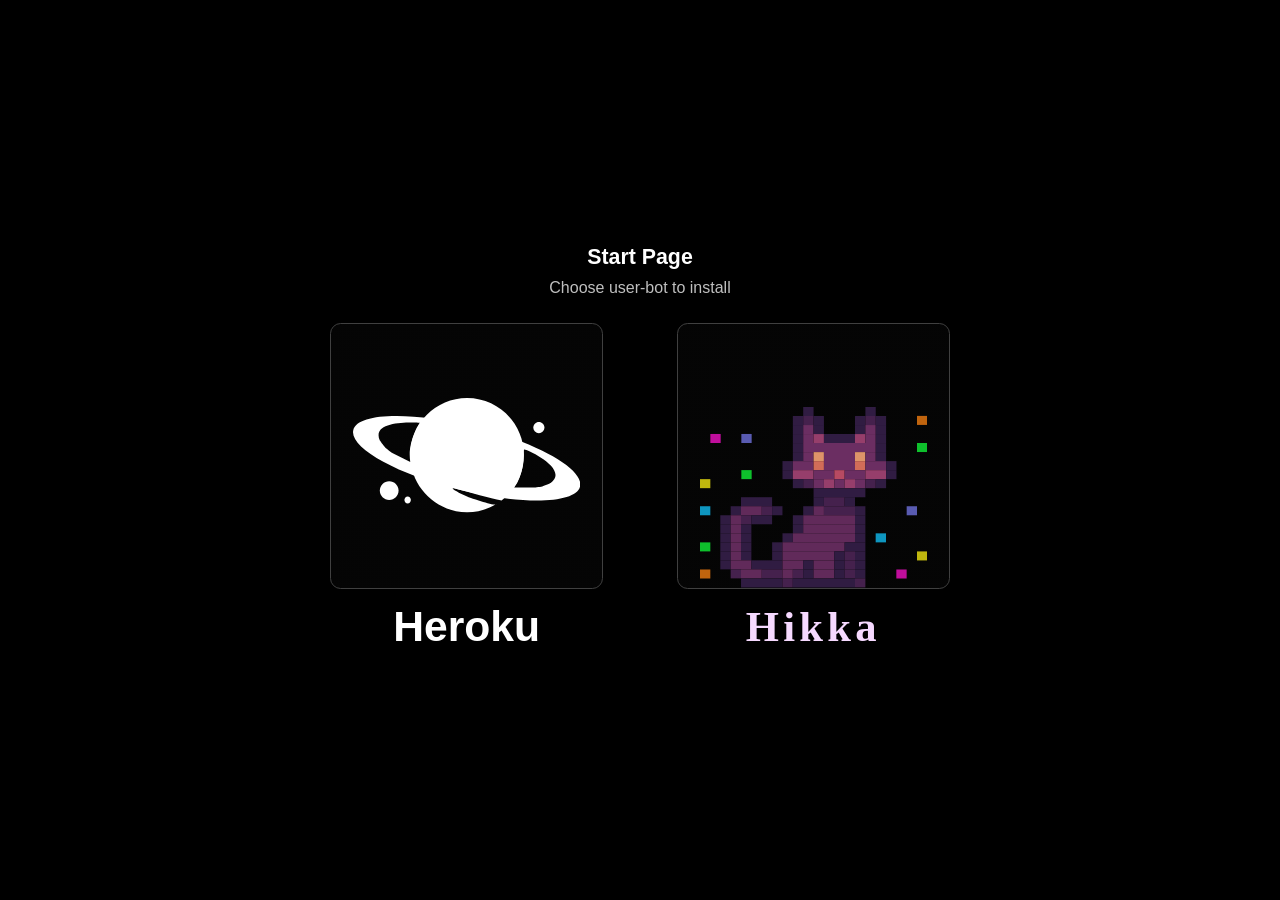
==== index.html @ ffa6e7d4 "empty functional page" ====
<!DOCTYPE html>
<html lang="en">
<head>
    <meta charset="UTF-8">
    <meta name="viewport" content="width=device-width, initial-scale=1.0">
    <link rel="stylesheet" href="styles.css">
    <title>Start-Page</title>
</head>
<body>
    <header>
        <h1 class="installation-title">Start Page</h1>
        <p class="subtitle">Choose user-bot to install</p>
    </header>
    <nav>
        <div class="box-wrapper">
        <div class="heroku">
                <svg class="heroku-logo" width="388" height="195" viewBox="0 0 388 195" fill="none" xmlns="http://www.w3.org/2000/svg">
                    <path fill-rule="evenodd" clip-rule="evenodd"
                        d="M387.511 151.21C379.974 180.695 287.226 182.969 180.353 156.29C73.4797 129.61 -7.04827 84.0792 0.488738 54.5939C8.02575 25.1085 100.774 22.8341 207.647 49.5138C314.52 76.1935 395.048 121.724 387.511 151.21ZM292.007 87.9856C291.41 88.4869 291.351 91.1218 291.26 95.2314C290.992 107.302 290.442 132.096 275.124 152.92H307.75C307.75 152.92 318.966 151.933 323.044 150.946C327.122 149.959 337.378 145.23 337.378 145.23C370.515 121.049 294.359 86.0116 292.007 87.9856ZM114.175 42.1648C112.048 43.747 92.0601 78.0066 97.8512 109.233L67.0406 93.7481C67.0406 93.7481 57.9209 87.2218 54.9303 84.3092C51.9396 81.3966 45.5841 72.1424 45.5841 72.1424C31.6164 39.2022 95.7448 41.5327 111.098 42.0907C112.712 42.1493 113.787 42.1884 114.175 42.1648Z"
                        fill="white" />
                    <path
                        d="M97.751 97.5C97.751 151.348 141.179 195 194.751 195C213.081 195 229.129 190.381 243.751 181.5L244.95 180.945C244.527 181.163 244.125 181.35 243.751 181.5C239.843 183.063 226.468 178.823 214.365 174.986L214.364 174.986C210.982 173.914 207.7 172.873 204.752 172C191.251 168 156.578 150.164 175.751 155C199.594 161.014 233.919 171.421 253.609 175.006C276.795 157.19 291.751 129.101 291.751 97.5C291.751 43.6522 248.323 0 194.751 0C141.179 0 97.751 43.6522 97.751 97.5Z"
                        fill="white" />
                    <path
                        d="M77.751 158C77.751 166.837 70.5875 174 61.751 174C52.9144 174 45.751 166.837 45.751 158C45.751 149.163 52.9144 142 61.751 142C70.5875 142 77.751 149.163 77.751 158Z"
                        fill="white" />
                    <path
                        d="M98.751 174C98.751 177.314 96.2885 180 93.251 180C90.2134 180 87.751 177.314 87.751 174C87.751 170.686 90.2134 168 93.251 168C96.2885 168 98.751 170.686 98.751 174Z"
                        fill="white" />
                    <path
                        d="M326.751 50.5C326.751 55.7467 322.498 60 317.251 60C312.004 60 307.751 55.7467 307.751 50.5C307.751 45.2533 312.004 41 317.251 41C322.498 41 326.751 45.2533 326.751 50.5Z"
                        fill="white" />
                </svg>
            </div>
            <h2 class="heroku-title">Heroku</h2>
                </div>
            <div class="box-wrapper">
            <div class="hikka">
                <svg class="hikka-logo" width="344" height="273" viewBox="0 0 344 273" fill="none" xmlns="http://www.w3.org/2000/svg">
                    <path d="M344 13.4664H328.364V27.1368H344V13.4664Z" fill="#C0640E" />
                    <path d="M31.2727 40.8072H15.6364V54.4776H31.2727V40.8072Z" fill="#C00E9C" />
                    <path d="M78.1818 40.8072H62.5455V54.4776H78.1818V40.8072Z" fill="#595BB1" />
                    <path d="M344 54.4776H328.364V68.148H344V54.4776Z" fill="#0EC02C" />
                    <path d="M78.1818 95.4888H62.5455V109.159H78.1818V95.4888Z" fill="#0EC02C" />
                    <path d="M15.6364 109.159H0V122.83H15.6364V109.159Z" fill="#C0B70E" />
                    <path d="M15.6364 150.17H0V163.841H15.6364V150.17Z" fill="#0E96C0" />
                    <path d="M328.364 150.17H312.727V163.841H328.364V150.17Z" fill="#595BB1" />
                    <path d="M281.455 191.182H265.818V204.852H281.455V191.182Z" fill="#0E96C0" />
                    <path d="M15.6364 204.852H0V218.522H15.6364V204.852Z" fill="#0EC02C" />
                    <path d="M344 218.522H328.364V232.193H344V218.522Z" fill="#C0B70E" />
                    <path d="M15.6364 245.863H0V259.534H15.6364V245.863Z" fill="#C0640E" />
                    <path d="M312.727 245.863H297.091V259.534H312.727V245.863Z" fill="#C00E9C" />
                    <path d="M171.855 0H156.173V13.65H171.855V0Z" fill="#301C42" />
                    <path d="M265.95 0H250.267V13.65H265.95V0Z" fill="#301C42" />
                    <path d="M156.173 13.65H140.491V27.3H156.173V13.65Z" fill="#301C42" />
                    <path d="M171.855 13.65H156.173V27.3H171.855V13.65Z" fill="#45214D" />
                    <path d="M187.538 13.65H171.855V27.3H187.538V13.65Z" fill="#301C42" />
                    <path d="M250.267 13.65H234.585V27.3H250.267V13.65Z" fill="#301C42" />
                    <path d="M265.95 13.65H250.267V27.3H265.95V13.65Z" fill="#45214D" />
                    <path d="M281.632 13.65H265.95V27.3H281.632V13.65Z" fill="#301C42" />
                    <path d="M156.173 27.3H140.491V40.95H156.173V27.3Z" fill="#301C42" />
                    <path d="M171.855 27.3H156.173V40.95H171.855V27.3Z" fill="#6B2E62" />
                    <path d="M187.538 27.3H171.855V40.95H187.538V27.3Z" fill="#301C42" />
                    <path d="M250.267 27.3H234.585V40.95H250.267V27.3Z" fill="#301C42" />
                    <path d="M265.95 27.3H250.267V40.95H265.95V27.3Z" fill="#6B2E62" />
                    <path d="M281.632 27.3H265.95V40.95H281.632V27.3Z" fill="#301C42" />
                    <path d="M156.173 40.95H140.491V54.6H156.173V40.95Z" fill="#301C42" />
                    <path d="M171.855 40.95H156.173V54.6H171.855V40.95Z" fill="#6B2E62" />
                    <path d="M187.538 40.95H171.855V54.6H187.538V40.95Z" fill="#963E6B" />
                    <path d="M234.585 40.95H187.538V54.6H234.585V40.95Z" fill="#301C42" />
                    <path d="M250.267 40.95H234.585V54.6H250.267V40.95Z" fill="#963E6B" />
                    <path d="M265.95 40.95H250.267V54.6H265.95V40.95Z" fill="#6B2E62" />
                    <path d="M281.632 40.95H265.95V54.6H281.632V40.95Z" fill="#301C42" />
                    <path d="M156.173 54.6H140.491V68.25H156.173V54.6Z" fill="#301C42" />
                    <path d="M265.95 54.6H156.173V68.25H265.95V54.6Z" fill="#6B2E62" />
                    <path d="M281.632 54.6H265.95V68.25H281.632V54.6Z" fill="#301C42" />
                    <path d="M156.173 68.25H140.491V81.9H156.173V68.25Z" fill="#301C42" />
                    <path d="M171.855 68.25H156.173V81.9H171.855V68.25Z" fill="#6B2E62" />
                    <path d="M187.538 68.25H171.855V81.9H187.538V68.25Z" fill="#DE9469" />
                    <path d="M234.585 68.25H187.538V81.9H234.585V68.25Z" fill="#6B2E62" />
                    <path d="M250.267 68.25H234.585V81.9H250.267V68.25Z" fill="#DE9469" />
                    <path d="M265.95 68.25H250.267V81.9H265.95V68.25Z" fill="#6B2E62" />
                    <path d="M281.632 68.25H265.95V81.9H281.632V68.25Z" fill="#301C42" />
                    <path d="M140.491 81.9H124.808V95.55H140.491V81.9Z" fill="#301C42" />
                    <path d="M171.855 81.9H140.491V95.55H171.855V81.9Z" fill="#6B2E62" />
                    <path d="M187.538 81.9H171.855V95.55H187.538V81.9Z" fill="#D26C58" />
                    <path d="M234.585 81.9H187.538V95.55H234.585V81.9Z" fill="#6B2E62" />
                    <path d="M250.267 81.9H234.585V95.55H250.267V81.9Z" fill="#D26C58" />
                    <path d="M281.632 81.9H250.267V95.55H281.632V81.9Z" fill="#6B2E62" />
                    <path d="M297.314 81.9H281.632V95.55H297.314V81.9Z" fill="#301C42" />
                    <path d="M140.491 95.55H124.808V109.2H140.491V95.55Z" fill="#301C42" />
                    <path d="M171.855 95.55H140.491V109.2H171.855V95.55Z" fill="#963E6B" />
                    <path d="M203.22 95.55H171.855V109.2H203.22V95.55Z" fill="#6B2E62" />
                    <path d="M218.903 95.55H203.22V109.2H218.903V95.55Z" fill="#B74A62" />
                    <path d="M250.267 95.55H218.903V109.2H250.267V95.55Z" fill="#6B2E62" />
                    <path d="M281.632 95.55H250.267V109.2H281.632V95.55Z" fill="#963E6B" />
                    <path d="M297.314 95.55H281.632V109.2H297.314V95.55Z" fill="#301C42" />
                    <path d="M156.173 109.2H140.491V122.85H156.173V109.2Z" fill="#301C42" />
                    <path d="M171.855 109.2H156.173V122.85H171.855V109.2Z" fill="#45214D" />
                    <path d="M187.538 109.2H171.855V122.85H187.538V109.2Z" fill="#6B2E62" />
                    <path d="M203.22 109.2H187.538V122.85H203.22V109.2Z" fill="#963E6B" />
                    <path d="M218.903 109.2H203.22V122.85H218.903V109.2Z" fill="#6B2E62" />
                    <path d="M234.585 109.2H218.903V122.85H234.585V109.2Z" fill="#963E6B" />
                    <path d="M250.267 109.2H234.585V122.85H250.267V109.2Z" fill="#6B2E62" />
                    <path d="M265.95 109.2H250.267V122.85H265.95V109.2Z" fill="#45214D" />
                    <path d="M281.632 109.2H265.95V122.85H281.632V109.2Z" fill="#301C42" />
                    <path d="M250.267 122.85H171.855V136.5H250.267V122.85Z" fill="#301C42" />
                    <path d="M109.126 136.5H62.079V150.15H109.126V136.5Z" fill="#301C42" />
                    <path d="M187.538 136.5H171.855V150.15H187.538V136.5Z" fill="#301C42" />
                    <path d="M218.903 136.5H187.538V150.15H218.903V136.5Z" fill="#45214D" />
                    <path d="M234.585 136.5H218.903V150.15H234.585V136.5Z" fill="#301C42" />
                    <path d="M62.079 150.15H46.3966V163.8H62.079V150.15Z" fill="#301C42" />
                    <path d="M93.4437 150.15H62.079V163.8H93.4437V150.15Z" fill="#612A5A" />
                    <path d="M109.126 150.15H93.4437V163.8H109.126V150.15Z" fill="#45214D" />
                    <path d="M124.808 150.15H109.126V163.8H124.808V150.15Z" fill="#301C42" />
                    <path d="M171.855 150.15H156.173V163.8H171.855V150.15Z" fill="#301C42" />
                    <path d="M187.538 150.15H171.855V163.8H187.538V150.15Z" fill="#612A5A" />
                    <path d="M234.585 150.15H187.538V163.8H234.585V150.15Z" fill="#45214D" />
                    <path d="M250.267 150.15H234.585V163.8H250.267V150.15Z" fill="#301C42" />
                    <path d="M46.3966 163.8H30.7143V177.45H46.3966V163.8Z" fill="#301C42" />
                    <path d="M62.079 163.8H46.3966V177.45H62.079V163.8Z" fill="#612A5A" />
                    <path d="M77.7613 163.8H62.079V177.45H77.7613V163.8Z" fill="#45214D" />
                    <path d="M109.126 163.8H77.7613V177.45H109.126V163.8Z" fill="#301C42" />
                    <path d="M156.173 163.8H140.491V177.45H156.173V163.8Z" fill="#301C42" />
                    <path d="M234.585 163.8H156.173V177.45H234.585V163.8Z" fill="#612A5A" />
                    <path d="M250.267 163.8H234.585V177.45H250.267V163.8Z" fill="#301C42" />
                    <path d="M46.3966 177.45H30.7143V191.1H46.3966V177.45Z" fill="#301C42" />
                    <path d="M62.079 177.45H46.3966V191.1H62.079V177.45Z" fill="#612A5A" />
                    <path d="M77.7613 177.45H62.079V191.1H77.7613V177.45Z" fill="#301C42" />
                    <path d="M156.173 177.45H140.491V191.1H156.173V177.45Z" fill="#301C42" />
                    <path d="M234.585 177.45H156.173V191.1H234.585V177.45Z" fill="#612A5A" />
                    <path d="M250.267 177.45H234.585V191.1H250.267V177.45Z" fill="#301C42" />
                    <path d="M46.3966 191.1H30.7143V204.75H46.3966V191.1Z" fill="#301C42" />
                    <path d="M62.079 191.1H46.3966V204.75H62.079V191.1Z" fill="#612A5A" />
                    <path d="M77.7613 191.1H62.079V204.75H77.7613V191.1Z" fill="#301C42" />
                    <path d="M140.491 191.1H124.808V204.75H140.491V191.1Z" fill="#301C42" />
                    <path d="M234.585 191.1H140.491V204.75H234.585V191.1Z" fill="#612A5A" />
                    <path d="M250.267 191.1H234.585V204.75H250.267V191.1Z" fill="#301C42" />
                    <path d="M46.3966 204.75H30.7143V218.4H46.3966V204.75Z" fill="#301C42" />
                    <path d="M62.079 204.75H46.3966V218.4H62.079V204.75Z" fill="#612A5A" />
                    <path d="M77.7613 204.75H62.079V218.4H77.7613V204.75Z" fill="#301C42" />
                    <path d="M124.808 204.75H109.126V218.4H124.808V204.75Z" fill="#301C42" />
                    <path d="M218.903 204.75H124.808V218.4H218.903V204.75Z" fill="#612A5A" />
                    <path d="M250.267 204.75H218.903V218.4H250.267V204.75Z" fill="#301C42" />
                    <path d="M46.3966 218.4H30.7143V232.05H46.3966V218.4Z" fill="#301C42" />
                    <path d="M62.079 218.4H46.3966V232.05H62.079V218.4Z" fill="#612A5A" />
                    <path d="M77.7613 218.4H62.079V232.05H77.7613V218.4Z" fill="#301C42" />
                    <path d="M124.808 218.4H109.126V232.05H124.808V218.4Z" fill="#301C42" />
                    <path d="M203.22 218.4H124.808V232.05H203.22V218.4Z" fill="#612A5A" />
                    <path d="M218.903 218.4H203.22V232.05H218.903V218.4Z" fill="#301C42" />
                    <path d="M234.585 218.4H218.903V232.05H234.585V218.4Z" fill="#45214D" />
                    <path d="M250.267 218.4H234.585V232.05H250.267V218.4Z" fill="#301C42" />
                    <path d="M46.3966 232.05H30.7143V245.7H46.3966V232.05Z" fill="#301C42" />
                    <path d="M77.7613 232.05H46.3966V245.7H77.7613V232.05Z" fill="#612A5A" />
                    <path d="M124.808 232.05H77.7613V245.7H124.808V232.05Z" fill="#301C42" />
                    <path d="M156.173 232.05H124.808V245.7H156.173V232.05Z" fill="#612A5A" />
                    <path d="M171.855 232.05H156.173V245.7H171.855V232.05Z" fill="#301C42" />
                    <path d="M203.22 232.05H171.855V245.7H203.22V232.05Z" fill="#612A5A" />
                    <path d="M218.903 232.05H203.22V245.7H218.903V232.05Z" fill="#301C42" />
                    <path d="M234.585 232.05H218.903V245.7H234.585V232.05Z" fill="#45214D" />
                    <path d="M250.267 232.05H234.585V245.7H250.267V232.05Z" fill="#301C42" />
                    <path d="M62.079 245.7H46.3966V259.35H62.079V245.7Z" fill="#45214D" />
                    <path d="M93.4437 245.7H62.079V259.35H93.4437V245.7Z" fill="#612A5A" />
                    <path d="M124.808 245.7H93.4437V259.35H124.808V245.7Z" fill="#45214D" />
                    <path d="M140.491 245.7H124.808V259.35H140.491V245.7Z" fill="#612A5A" />
                    <path d="M156.173 245.7H140.491V259.35H156.173V245.7Z" fill="#45214D" />
                    <path d="M171.855 245.7H156.173V259.35H171.855V245.7Z" fill="#301C42" />
                    <path d="M203.22 245.7H171.855V259.35H203.22V245.7Z" fill="#612A5A" />
                    <path d="M218.903 245.7H203.22V259.35H218.903V245.7Z" fill="#301C42" />
                    <path d="M234.585 245.7H218.903V259.35H234.585V245.7Z" fill="#45214D" />
                    <path d="M250.267 245.7H234.585V259.35H250.267V245.7Z" fill="#301C42" />
                    <path d="M124.808 259.35H62.079V273H124.808V259.35Z" fill="#301C42" />
                    <path d="M140.491 259.35H124.808V273H140.491V259.35Z" fill="#45214D" />
                    <path d="M234.585 259.35H140.491V273H234.585V259.35Z" fill="#301C42" />
                    <path d="M250.267 259.35H234.585V273H250.267V259.35Z" fill="#45214D" />
                </svg>
            </div>
            <h2 class="hikka-title">Hikka</h2>
            </div>
    </nav>
</body>
<script src="javascript.js"></script>
</html>
---- styles.css ----
* {
    margin: 0;
    padding: 0;
    box-sizing: border-box;
}

body {
    background: #000000;
    min-height: 100vh;
    font-family: Arial, sans-serif;
    color: #ffffff;
    display: flex;
    flex-direction: column;
    align-items: center;
    justify-content: center;
    gap: 2vw;
}

header {
    display: flex;
    flex-direction: column;
    align-items: center;
    gap: 0.5vw;
}

nav {
    display: flex;
    flex-direction: row;
    align-items: flex-start;
    gap: 5.729vw;
}

.box-wrapper {
    display: flex;
    flex-direction: column;
    align-items: center;
    gap: 0.833vw;
    transition: transform 300ms ease;
}

.box-wrapper:hover {
    transform: translateY(-0.833vw);
}

.installation-title {
    font-family: 'Inter', sans-serif;
    font-weight: 700;
    font-size: 1.667vw;
    line-height: 2.031vw;
    color: #FFFFFF;
    text-align: center;
}

.subtitle {
    font-family: 'Inter', sans-serif;
    font-weight: 500;
    font-size: 1.25vw;
    line-height: 1.51vw;
    color: #BFBFBF;
    text-align: center;
}

.heroku {
    box-sizing: border-box;
    display: flex;
    flex-direction: column;
    justify-content: center;
    align-items: center;
    padding: 1.719vw;
    width: 21.354vw;
    height: 20.78vw;
    background: linear-gradient(226.56deg, rgba(13, 13, 13, 0.36) 0%, rgba(13, 13, 13, 0.36) 100%);
    border: 1px solid #404040;
    border-radius: 0.833vw;
}

.heroku:hover {
    background: linear-gradient(226.56deg, rgba(124, 124, 124, 0.36) 0%, rgba(13, 13, 13, 0.36) 100%);
}

.heroku-logo {
    width: 100%;
    height: auto;
    max-height: 100%;
}

.heroku-title {
    font-family: 'BABAPRO FONT', sans-serif;
    font-weight: 700;
    font-size: 3.333vw;
    line-height: 1.3;
    text-align: center;
    color: #FFFFFF;
}

.hikka {
    box-sizing: border-box;
    display: flex;
    flex-direction: column;
    justify-content: flex-end;
    align-items: center;
    padding: 0 1.719vw;
    width: 21.354vw;
    height: 20.78vw;
    background: linear-gradient(226.56deg, rgba(13, 13, 13, 0.36) 0%, rgba(13, 13, 13, 0.36) 100%);
    border: 1px solid #404040;
    border-radius: 0.833vw;
}

.hikka:hover {
    background: linear-gradient(226.56deg, rgba(97, 42, 90, 0.6) 0%, rgba(13, 13, 13, 0.36) 100%);
}

.hikka-logo {
    width: 100%;
    height: auto;
    max-height: 100%;
}

.hikka-title {
    font-family: 'Pixelify Sans Regular', "Monocraft";
    font-weight: 700;
    font-size: 3.333vw;
    line-height: 1.3;
    text-align: center;
    letter-spacing: 0.1em;
    color: #F6D9FF;
}
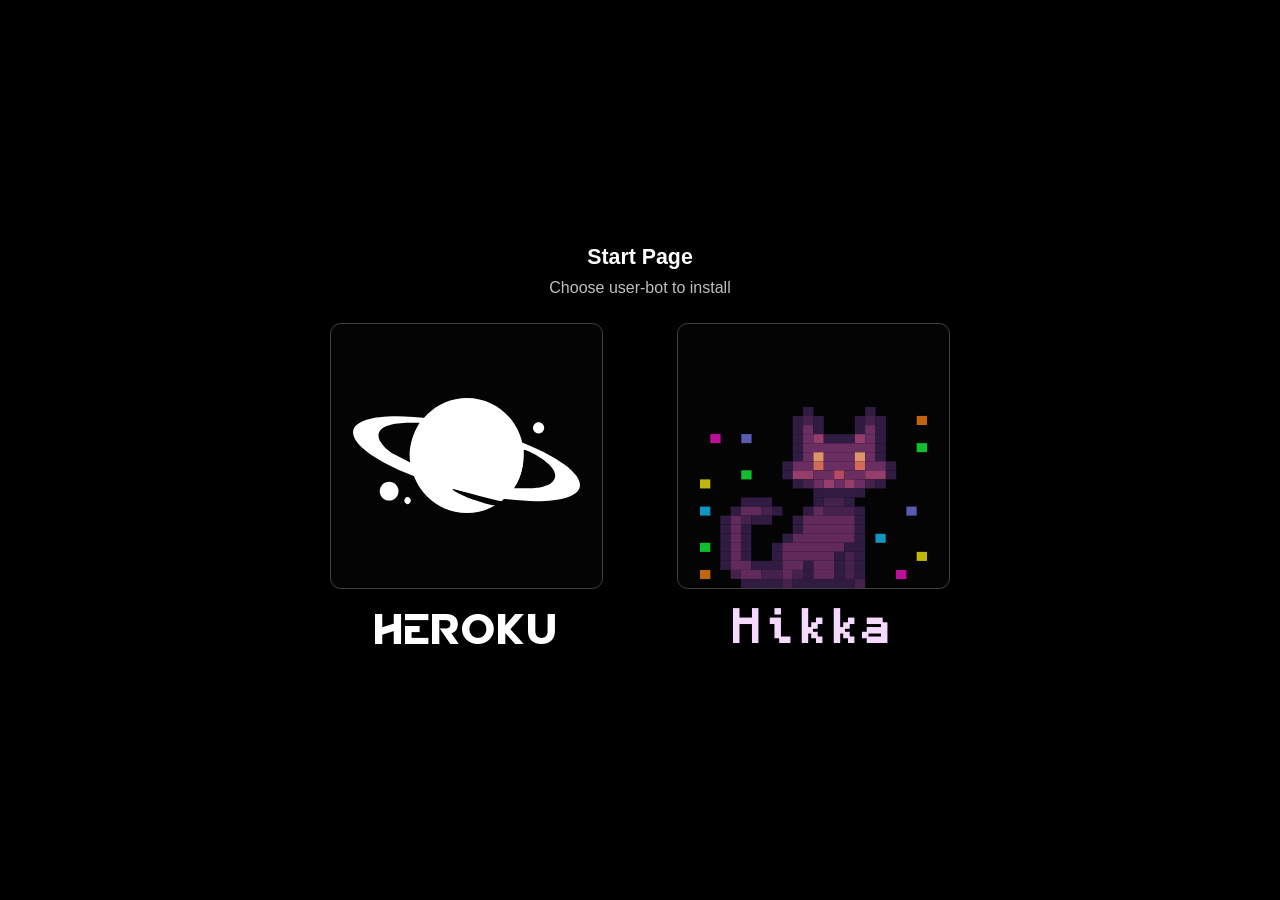
==== commit b04ab616: "Refactoring я ненавижу авто-дополнения от копилота,но я буду пользоваться потому что лень.fixed bug " ====
--- a/index.html
+++ b/index.html
@@ -14,166 +14,13 @@
     <nav>
         <div class="box-wrapper">
         <div class="heroku">
-                <svg class="heroku-logo" width="388" height="195" viewBox="0 0 388 195" fill="none" xmlns="http://www.w3.org/2000/svg">
-                    <path fill-rule="evenodd" clip-rule="evenodd"
-                        d="M387.511 151.21C379.974 180.695 287.226 182.969 180.353 156.29C73.4797 129.61 -7.04827 84.0792 0.488738 54.5939C8.02575 25.1085 100.774 22.8341 207.647 49.5138C314.52 76.1935 395.048 121.724 387.511 151.21ZM292.007 87.9856C291.41 88.4869 291.351 91.1218 291.26 95.2314C290.992 107.302 290.442 132.096 275.124 152.92H307.75C307.75 152.92 318.966 151.933 323.044 150.946C327.122 149.959 337.378 145.23 337.378 145.23C370.515 121.049 294.359 86.0116 292.007 87.9856ZM114.175 42.1648C112.048 43.747 92.0601 78.0066 97.8512 109.233L67.0406 93.7481C67.0406 93.7481 57.9209 87.2218 54.9303 84.3092C51.9396 81.3966 45.5841 72.1424 45.5841 72.1424C31.6164 39.2022 95.7448 41.5327 111.098 42.0907C112.712 42.1493 113.787 42.1884 114.175 42.1648Z"
-                        fill="white" />
-                    <path
-                        d="M97.751 97.5C97.751 151.348 141.179 195 194.751 195C213.081 195 229.129 190.381 243.751 181.5L244.95 180.945C244.527 181.163 244.125 181.35 243.751 181.5C239.843 183.063 226.468 178.823 214.365 174.986L214.364 174.986C210.982 173.914 207.7 172.873 204.752 172C191.251 168 156.578 150.164 175.751 155C199.594 161.014 233.919 171.421 253.609 175.006C276.795 157.19 291.751 129.101 291.751 97.5C291.751 43.6522 248.323 0 194.751 0C141.179 0 97.751 43.6522 97.751 97.5Z"
-                        fill="white" />
-                    <path
-                        d="M77.751 158C77.751 166.837 70.5875 174 61.751 174C52.9144 174 45.751 166.837 45.751 158C45.751 149.163 52.9144 142 61.751 142C70.5875 142 77.751 149.163 77.751 158Z"
-                        fill="white" />
-                    <path
-                        d="M98.751 174C98.751 177.314 96.2885 180 93.251 180C90.2134 180 87.751 177.314 87.751 174C87.751 170.686 90.2134 168 93.251 168C96.2885 168 98.751 170.686 98.751 174Z"
-                        fill="white" />
-                    <path
-                        d="M326.751 50.5C326.751 55.7467 322.498 60 317.251 60C312.004 60 307.751 55.7467 307.751 50.5C307.751 45.2533 312.004 41 317.251 41C322.498 41 326.751 45.2533 326.751 50.5Z"
-                        fill="white" />
-                </svg>
+                <img class="heroku-logo" src="../Assets/svg/heroku-logo.svg" alt="heroku-logo">
             </div>
             <h2 class="heroku-title">Heroku</h2>
                 </div>
             <div class="box-wrapper">
             <div class="hikka">
-                <svg class="hikka-logo" width="344" height="273" viewBox="0 0 344 273" fill="none" xmlns="http://www.w3.org/2000/svg">
-                    <path d="M344 13.4664H328.364V27.1368H344V13.4664Z" fill="#C0640E" />
-                    <path d="M31.2727 40.8072H15.6364V54.4776H31.2727V40.8072Z" fill="#C00E9C" />
-                    <path d="M78.1818 40.8072H62.5455V54.4776H78.1818V40.8072Z" fill="#595BB1" />
-                    <path d="M344 54.4776H328.364V68.148H344V54.4776Z" fill="#0EC02C" />
-                    <path d="M78.1818 95.4888H62.5455V109.159H78.1818V95.4888Z" fill="#0EC02C" />
-                    <path d="M15.6364 109.159H0V122.83H15.6364V109.159Z" fill="#C0B70E" />
-                    <path d="M15.6364 150.17H0V163.841H15.6364V150.17Z" fill="#0E96C0" />
-                    <path d="M328.364 150.17H312.727V163.841H328.364V150.17Z" fill="#595BB1" />
-                    <path d="M281.455 191.182H265.818V204.852H281.455V191.182Z" fill="#0E96C0" />
-                    <path d="M15.6364 204.852H0V218.522H15.6364V204.852Z" fill="#0EC02C" />
-                    <path d="M344 218.522H328.364V232.193H344V218.522Z" fill="#C0B70E" />
-                    <path d="M15.6364 245.863H0V259.534H15.6364V245.863Z" fill="#C0640E" />
-                    <path d="M312.727 245.863H297.091V259.534H312.727V245.863Z" fill="#C00E9C" />
-                    <path d="M171.855 0H156.173V13.65H171.855V0Z" fill="#301C42" />
-                    <path d="M265.95 0H250.267V13.65H265.95V0Z" fill="#301C42" />
-                    <path d="M156.173 13.65H140.491V27.3H156.173V13.65Z" fill="#301C42" />
-                    <path d="M171.855 13.65H156.173V27.3H171.855V13.65Z" fill="#45214D" />
-                    <path d="M187.538 13.65H171.855V27.3H187.538V13.65Z" fill="#301C42" />
-                    <path d="M250.267 13.65H234.585V27.3H250.267V13.65Z" fill="#301C42" />
-                    <path d="M265.95 13.65H250.267V27.3H265.95V13.65Z" fill="#45214D" />
-                    <path d="M281.632 13.65H265.95V27.3H281.632V13.65Z" fill="#301C42" />
-                    <path d="M156.173 27.3H140.491V40.95H156.173V27.3Z" fill="#301C42" />
-                    <path d="M171.855 27.3H156.173V40.95H171.855V27.3Z" fill="#6B2E62" />
-                    <path d="M187.538 27.3H171.855V40.95H187.538V27.3Z" fill="#301C42" />
-                    <path d="M250.267 27.3H234.585V40.95H250.267V27.3Z" fill="#301C42" />
-                    <path d="M265.95 27.3H250.267V40.95H265.95V27.3Z" fill="#6B2E62" />
-                    <path d="M281.632 27.3H265.95V40.95H281.632V27.3Z" fill="#301C42" />
-                    <path d="M156.173 40.95H140.491V54.6H156.173V40.95Z" fill="#301C42" />
-                    <path d="M171.855 40.95H156.173V54.6H171.855V40.95Z" fill="#6B2E62" />
-                    <path d="M187.538 40.95H171.855V54.6H187.538V40.95Z" fill="#963E6B" />
-                    <path d="M234.585 40.95H187.538V54.6H234.585V40.95Z" fill="#301C42" />
-                    <path d="M250.267 40.95H234.585V54.6H250.267V40.95Z" fill="#963E6B" />
-                    <path d="M265.95 40.95H250.267V54.6H265.95V40.95Z" fill="#6B2E62" />
-                    <path d="M281.632 40.95H265.95V54.6H281.632V40.95Z" fill="#301C42" />
-                    <path d="M156.173 54.6H140.491V68.25H156.173V54.6Z" fill="#301C42" />
-                    <path d="M265.95 54.6H156.173V68.25H265.95V54.6Z" fill="#6B2E62" />
-                    <path d="M281.632 54.6H265.95V68.25H281.632V54.6Z" fill="#301C42" />
-                    <path d="M156.173 68.25H140.491V81.9H156.173V68.25Z" fill="#301C42" />
-                    <path d="M171.855 68.25H156.173V81.9H171.855V68.25Z" fill="#6B2E62" />
-                    <path d="M187.538 68.25H171.855V81.9H187.538V68.25Z" fill="#DE9469" />
-                    <path d="M234.585 68.25H187.538V81.9H234.585V68.25Z" fill="#6B2E62" />
-                    <path d="M250.267 68.25H234.585V81.9H250.267V68.25Z" fill="#DE9469" />
-                    <path d="M265.95 68.25H250.267V81.9H265.95V68.25Z" fill="#6B2E62" />
-                    <path d="M281.632 68.25H265.95V81.9H281.632V68.25Z" fill="#301C42" />
-                    <path d="M140.491 81.9H124.808V95.55H140.491V81.9Z" fill="#301C42" />
-                    <path d="M171.855 81.9H140.491V95.55H171.855V81.9Z" fill="#6B2E62" />
-                    <path d="M187.538 81.9H171.855V95.55H187.538V81.9Z" fill="#D26C58" />
-                    <path d="M234.585 81.9H187.538V95.55H234.585V81.9Z" fill="#6B2E62" />
-                    <path d="M250.267 81.9H234.585V95.55H250.267V81.9Z" fill="#D26C58" />
-                    <path d="M281.632 81.9H250.267V95.55H281.632V81.9Z" fill="#6B2E62" />
-                    <path d="M297.314 81.9H281.632V95.55H297.314V81.9Z" fill="#301C42" />
-                    <path d="M140.491 95.55H124.808V109.2H140.491V95.55Z" fill="#301C42" />
-                    <path d="M171.855 95.55H140.491V109.2H171.855V95.55Z" fill="#963E6B" />
-                    <path d="M203.22 95.55H171.855V109.2H203.22V95.55Z" fill="#6B2E62" />
-                    <path d="M218.903 95.55H203.22V109.2H218.903V95.55Z" fill="#B74A62" />
-                    <path d="M250.267 95.55H218.903V109.2H250.267V95.55Z" fill="#6B2E62" />
-                    <path d="M281.632 95.55H250.267V109.2H281.632V95.55Z" fill="#963E6B" />
-                    <path d="M297.314 95.55H281.632V109.2H297.314V95.55Z" fill="#301C42" />
-                    <path d="M156.173 109.2H140.491V122.85H156.173V109.2Z" fill="#301C42" />
-                    <path d="M171.855 109.2H156.173V122.85H171.855V109.2Z" fill="#45214D" />
-                    <path d="M187.538 109.2H171.855V122.85H187.538V109.2Z" fill="#6B2E62" />
-                    <path d="M203.22 109.2H187.538V122.85H203.22V109.2Z" fill="#963E6B" />
-                    <path d="M218.903 109.2H203.22V122.85H218.903V109.2Z" fill="#6B2E62" />
-                    <path d="M234.585 109.2H218.903V122.85H234.585V109.2Z" fill="#963E6B" />
-                    <path d="M250.267 109.2H234.585V122.85H250.267V109.2Z" fill="#6B2E62" />
-                    <path d="M265.95 109.2H250.267V122.85H265.95V109.2Z" fill="#45214D" />
-                    <path d="M281.632 109.2H265.95V122.85H281.632V109.2Z" fill="#301C42" />
-                    <path d="M250.267 122.85H171.855V136.5H250.267V122.85Z" fill="#301C42" />
-                    <path d="M109.126 136.5H62.079V150.15H109.126V136.5Z" fill="#301C42" />
-                    <path d="M187.538 136.5H171.855V150.15H187.538V136.5Z" fill="#301C42" />
-                    <path d="M218.903 136.5H187.538V150.15H218.903V136.5Z" fill="#45214D" />
-                    <path d="M234.585 136.5H218.903V150.15H234.585V136.5Z" fill="#301C42" />
-                    <path d="M62.079 150.15H46.3966V163.8H62.079V150.15Z" fill="#301C42" />
-                    <path d="M93.4437 150.15H62.079V163.8H93.4437V150.15Z" fill="#612A5A" />
-                    <path d="M109.126 150.15H93.4437V163.8H109.126V150.15Z" fill="#45214D" />
-                    <path d="M124.808 150.15H109.126V163.8H124.808V150.15Z" fill="#301C42" />
-                    <path d="M171.855 150.15H156.173V163.8H171.855V150.15Z" fill="#301C42" />
-                    <path d="M187.538 150.15H171.855V163.8H187.538V150.15Z" fill="#612A5A" />
-                    <path d="M234.585 150.15H187.538V163.8H234.585V150.15Z" fill="#45214D" />
-                    <path d="M250.267 150.15H234.585V163.8H250.267V150.15Z" fill="#301C42" />
-                    <path d="M46.3966 163.8H30.7143V177.45H46.3966V163.8Z" fill="#301C42" />
-                    <path d="M62.079 163.8H46.3966V177.45H62.079V163.8Z" fill="#612A5A" />
-                    <path d="M77.7613 163.8H62.079V177.45H77.7613V163.8Z" fill="#45214D" />
-                    <path d="M109.126 163.8H77.7613V177.45H109.126V163.8Z" fill="#301C42" />
-                    <path d="M156.173 163.8H140.491V177.45H156.173V163.8Z" fill="#301C42" />
-                    <path d="M234.585 163.8H156.173V177.45H234.585V163.8Z" fill="#612A5A" />
-                    <path d="M250.267 163.8H234.585V177.45H250.267V163.8Z" fill="#301C42" />
-                    <path d="M46.3966 177.45H30.7143V191.1H46.3966V177.45Z" fill="#301C42" />
-                    <path d="M62.079 177.45H46.3966V191.1H62.079V177.45Z" fill="#612A5A" />
-                    <path d="M77.7613 177.45H62.079V191.1H77.7613V177.45Z" fill="#301C42" />
-                    <path d="M156.173 177.45H140.491V191.1H156.173V177.45Z" fill="#301C42" />
-                    <path d="M234.585 177.45H156.173V191.1H234.585V177.45Z" fill="#612A5A" />
-                    <path d="M250.267 177.45H234.585V191.1H250.267V177.45Z" fill="#301C42" />
-                    <path d="M46.3966 191.1H30.7143V204.75H46.3966V191.1Z" fill="#301C42" />
-                    <path d="M62.079 191.1H46.3966V204.75H62.079V191.1Z" fill="#612A5A" />
-                    <path d="M77.7613 191.1H62.079V204.75H77.7613V191.1Z" fill="#301C42" />
-                    <path d="M140.491 191.1H124.808V204.75H140.491V191.1Z" fill="#301C42" />
-                    <path d="M234.585 191.1H140.491V204.75H234.585V191.1Z" fill="#612A5A" />
-                    <path d="M250.267 191.1H234.585V204.75H250.267V191.1Z" fill="#301C42" />
-                    <path d="M46.3966 204.75H30.7143V218.4H46.3966V204.75Z" fill="#301C42" />
-                    <path d="M62.079 204.75H46.3966V218.4H62.079V204.75Z" fill="#612A5A" />
-                    <path d="M77.7613 204.75H62.079V218.4H77.7613V204.75Z" fill="#301C42" />
-                    <path d="M124.808 204.75H109.126V218.4H124.808V204.75Z" fill="#301C42" />
-                    <path d="M218.903 204.75H124.808V218.4H218.903V204.75Z" fill="#612A5A" />
-                    <path d="M250.267 204.75H218.903V218.4H250.267V204.75Z" fill="#301C42" />
-                    <path d="M46.3966 218.4H30.7143V232.05H46.3966V218.4Z" fill="#301C42" />
-                    <path d="M62.079 218.4H46.3966V232.05H62.079V218.4Z" fill="#612A5A" />
-                    <path d="M77.7613 218.4H62.079V232.05H77.7613V218.4Z" fill="#301C42" />
-                    <path d="M124.808 218.4H109.126V232.05H124.808V218.4Z" fill="#301C42" />
-                    <path d="M203.22 218.4H124.808V232.05H203.22V218.4Z" fill="#612A5A" />
-                    <path d="M218.903 218.4H203.22V232.05H218.903V218.4Z" fill="#301C42" />
-                    <path d="M234.585 218.4H218.903V232.05H234.585V218.4Z" fill="#45214D" />
-                    <path d="M250.267 218.4H234.585V232.05H250.267V218.4Z" fill="#301C42" />
-                    <path d="M46.3966 232.05H30.7143V245.7H46.3966V232.05Z" fill="#301C42" />
-                    <path d="M77.7613 232.05H46.3966V245.7H77.7613V232.05Z" fill="#612A5A" />
-                    <path d="M124.808 232.05H77.7613V245.7H124.808V232.05Z" fill="#301C42" />
-                    <path d="M156.173 232.05H124.808V245.7H156.173V232.05Z" fill="#612A5A" />
-                    <path d="M171.855 232.05H156.173V245.7H171.855V232.05Z" fill="#301C42" />
-                    <path d="M203.22 232.05H171.855V245.7H203.22V232.05Z" fill="#612A5A" />
-                    <path d="M218.903 232.05H203.22V245.7H218.903V232.05Z" fill="#301C42" />
-                    <path d="M234.585 232.05H218.903V245.7H234.585V232.05Z" fill="#45214D" />
-                    <path d="M250.267 232.05H234.585V245.7H250.267V232.05Z" fill="#301C42" />
-                    <path d="M62.079 245.7H46.3966V259.35H62.079V245.7Z" fill="#45214D" />
-                    <path d="M93.4437 245.7H62.079V259.35H93.4437V245.7Z" fill="#612A5A" />
-                    <path d="M124.808 245.7H93.4437V259.35H124.808V245.7Z" fill="#45214D" />
-                    <path d="M140.491 245.7H124.808V259.35H140.491V245.7Z" fill="#612A5A" />
-                    <path d="M156.173 245.7H140.491V259.35H156.173V245.7Z" fill="#45214D" />
-                    <path d="M171.855 245.7H156.173V259.35H171.855V245.7Z" fill="#301C42" />
-                    <path d="M203.22 245.7H171.855V259.35H203.22V245.7Z" fill="#612A5A" />
-                    <path d="M218.903 245.7H203.22V259.35H218.903V245.7Z" fill="#301C42" />
-                    <path d="M234.585 245.7H218.903V259.35H234.585V245.7Z" fill="#45214D" />
-                    <path d="M250.267 245.7H234.585V259.35H250.267V245.7Z" fill="#301C42" />
-                    <path d="M124.808 259.35H62.079V273H124.808V259.35Z" fill="#301C42" />
-                    <path d="M140.491 259.35H124.808V273H140.491V259.35Z" fill="#45214D" />
-                    <path d="M234.585 259.35H140.491V273H234.585V259.35Z" fill="#301C42" />
-                    <path d="M250.267 259.35H234.585V273H250.267V259.35Z" fill="#45214D" />
-                </svg>
+                <img class="hikka-logo" src="../Assets/svg/hikka.svg" alt="hikka-logo">
             </div>
             <h2 class="hikka-title">Hikka</h2>
             </div>
--- a/styles.css
+++ b/styles.css
@@ -1,41 +1,75 @@
+@font-face {
+    font-family: 'BABAPRO FONT';
+    src: url('Assets/fonts/BabaPro-Bold.ttf') format('truetype');
+}
+
+@font-face {
+    font-family: 'Monocraft';
+    src: url('Assets/fonts/Monocraft.otf') format('opentype');
+}
+
+:root {
+    --black: #000000;
+    --white: #ffffff;
+    --gray-light: #BFBFBF;
+    --gray-dark: #404040;
+    --violet-light: #F6D9FF;
+    --bg-default: rgba(13, 13, 13, 0.36);
+    --bg-hover-heroku: linear-gradient(226.56deg, rgba(124, 124, 124, 0.36) 0%, rgba(13, 13, 13, 0.36) 100%);
+    --bg-hover-hikka: linear-gradient(226.56deg, rgba(97, 42, 90, 0.6) 0%, rgba(13, 13, 13, 0.36) 100%);
+    --gap-small: 0.5vw;
+    --gap-medium: 0.833vw;
+    --gap-large: 2vw;
+    --gap-nav: 5.729vw;
+    --box-width: 21.354vw;
+    --box-height: 20.78vw;
+    --box-padding: 1.719vw;
+    --font-main: 'Inter', sans-serif;
+    --font-heroku: 'BABAPRO FONT', sans-serif;
+    --font-hikka: 'Monocraft', sans-serif;
+    --radius-main: 0.833vw;
+    --transition: 300ms ease;
+}
+
 * {
     margin: 0;
     padding: 0;
     box-sizing: border-box;
+    user-select: none;
 }
 
 body {
-    background: #000000;
+    background: var(--black);
     min-height: 100vh;
     font-family: Arial, sans-serif;
-    color: #ffffff;
+    color: var(--white);
     display: flex;
     flex-direction: column;
     align-items: center;
     justify-content: center;
-    gap: 2vw;
+    gap: var(--gap-large);
 }
 
 header {
     display: flex;
     flex-direction: column;
     align-items: center;
-    gap: 0.5vw;
+    gap: var(--gap-small);
 }
 
 nav {
     display: flex;
     flex-direction: row;
     align-items: flex-start;
-    gap: 5.729vw;
+    gap: var(--gap-nav);
 }
 
 .box-wrapper {
     display: flex;
     flex-direction: column;
     align-items: center;
-    gap: 0.833vw;
-    transition: transform 300ms ease;
+    gap: var(--gap-medium);
+    transition: transform var(--transition);
 }
 
 .box-wrapper:hover {
@@ -43,20 +77,20 @@
 }
 
 .installation-title {
-    font-family: 'Inter', sans-serif;
+    font-family: var(--font-main);
     font-weight: 700;
     font-size: 1.667vw;
     line-height: 2.031vw;
-    color: #FFFFFF;
+    color: var(--white);
     text-align: center;
 }
 
 .subtitle {
-    font-family: 'Inter', sans-serif;
+    font-family: var(--font-main);
     font-weight: 500;
     font-size: 1.25vw;
     line-height: 1.51vw;
-    color: #BFBFBF;
+    color: var(--gray-light);
     text-align: center;
 }
 
@@ -66,16 +100,16 @@
     flex-direction: column;
     justify-content: center;
     align-items: center;
-    padding: 1.719vw;
-    width: 21.354vw;
-    height: 20.78vw;
-    background: linear-gradient(226.56deg, rgba(13, 13, 13, 0.36) 0%, rgba(13, 13, 13, 0.36) 100%);
-    border: 1px solid #404040;
-    border-radius: 0.833vw;
+    padding: var(--box-padding);
+    width: var(--box-width);
+    height:var(--box-height);
+    background: var(--bg-default);
+    border: 1px solid var(--gray-dark);
+    border-radius: var(--radius-main);
 }
 
 .heroku:hover {
-    background: linear-gradient(226.56deg, rgba(124, 124, 124, 0.36) 0%, rgba(13, 13, 13, 0.36) 100%);
+    background: var(--bg-hover-heroku);
 }
 
 .heroku-logo {
@@ -85,12 +119,12 @@
 }
 
 .heroku-title {
-    font-family: 'BABAPRO FONT', sans-serif;
+    font-family: var(--font-heroku);
     font-weight: 700;
     font-size: 3.333vw;
     line-height: 1.3;
     text-align: center;
-    color: #FFFFFF;
+    color: var(--white);
 }
 
 .hikka {
@@ -99,16 +133,16 @@
     flex-direction: column;
     justify-content: flex-end;
     align-items: center;
-    padding: 0 1.719vw;
-    width: 21.354vw;
-    height: 20.78vw;
-    background: linear-gradient(226.56deg, rgba(13, 13, 13, 0.36) 0%, rgba(13, 13, 13, 0.36) 100%);
-    border: 1px solid #404040;
-    border-radius: 0.833vw;
+    padding: 0 var(--box-padding);
+    width: var(--box-width);
+    height: var(--box-height);
+    background: var(--bg-default);
+    border: 1px solid var(--gray-dark);
+    border-radius: var(--radius-main);
 }
 
 .hikka:hover {
-    background: linear-gradient(226.56deg, rgba(97, 42, 90, 0.6) 0%, rgba(13, 13, 13, 0.36) 100%);
+    background: var(--bg-hover-hikka);
 }
 
 .hikka-logo {
@@ -118,11 +152,11 @@
 }
 
 .hikka-title {
-    font-family: 'Pixelify Sans Regular', "Monocraft";
+    font-family: var(--font-hikka);
     font-weight: 700;
     font-size: 3.333vw;
     line-height: 1.3;
     text-align: center;
     letter-spacing: 0.1em;
-    color: #F6D9FF;
+    color: var(--violet-light);
 }
